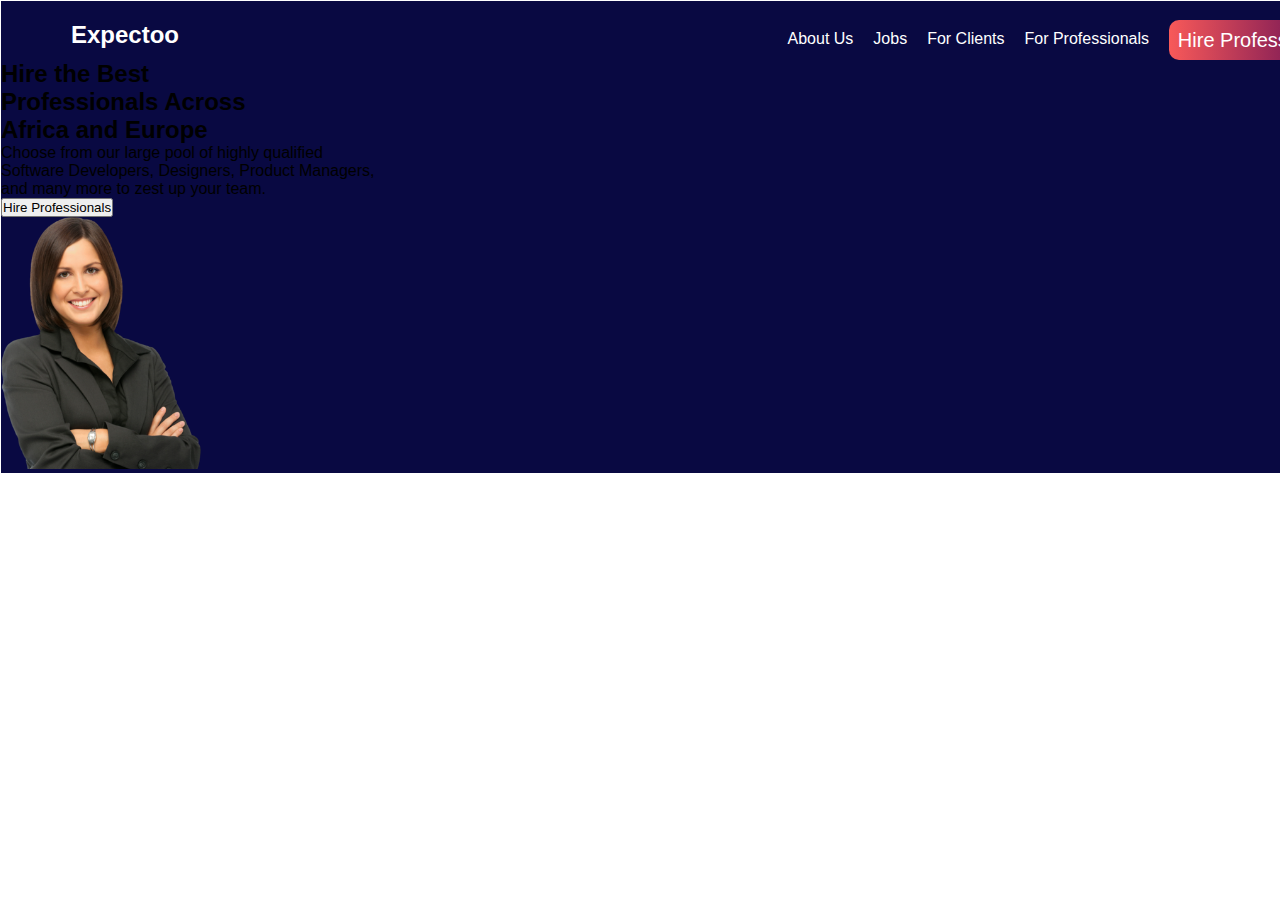
==== index.html @ 1bc2b40b "all added files" ====
<!DOCTYPE html>
<html lang="en">
<head>
    <meta charset="UTF-8">
    <meta http-equiv="X-UA-Compatible" content="IE=edge">
    <meta name="viewport" content="width=device-width, initial-scale=1.0">
    <title>Responsive website</title>
    <link rel="stylesheet" href="https://cdnjs.cloudflare.com/ajax/libs/font-awesome/6.4.0/css/all.min.css" integrity="sha512-iecdLmaskl7CVkqkXNQ/ZH/XLlvWZOJyj7Yy7tcenmpD1ypASozpmT/E0iPtmFIB46ZmdtAc9eNBvH0H/ZpiBw==" crossorigin="anonymous" referrerpolicy="no-referrer" />
    <link rel="stylesheet" href="styles/index.css">
</head>
<body>
    <section_navbar class="primary_navbar">
        <div class="Big-container">
            <div class="medium_container">
        <div class="container">
         <div class="Ex">
            <h2>Expectoo</h2>
         </div>
         <div class="menu">
            <i class="fa-solid fa-bars" style="color: #e9ecf1;"></i>
         </div>
         <div class="primary-nav">
            <ul class="display">
                <li><a href="#">About Us</a></li>
                <li><a href="#">Jobs</a></li>
                <li><a href="#">For Clients</a></li>
                <li><a href="#">For Professionals</a></li>
                <input type="btn" value="Hire Professionals">
            </ul>
         </div>
        </div>
        <div class="hire">
            <div class="best">
                <p class="line-one"><h2>Hire the Best<br>
                <span>Professionals</span> Across<br>
            Africa and Europe</h2></p>
            
            <p class="pro">Choose from our large pool of highly qualified<br>
            Software Developers, Designers, Product Managers,<br>
        and many more to zest up your team.</p>

        <input type="button" value="Hire Professionals">
        </div>
        <div class="img">
            <img src="/images/woman_pro.png" alt="" width="200">
        </div>
            
        </div>
        </div>
        </div>

    </section_navbar>
    
</body>
</html>
---- styles/index.css ----
@import url("primary_navbar.css");


*{
    margin: 0;
    padding: 0;
    box-sizing: border-box;
    list-style: none;
    color: inherit;
    text-decoration: none;
    font-family: 'Segoe UI', Tahoma, Geneva, Verdana, sans-serif;
}
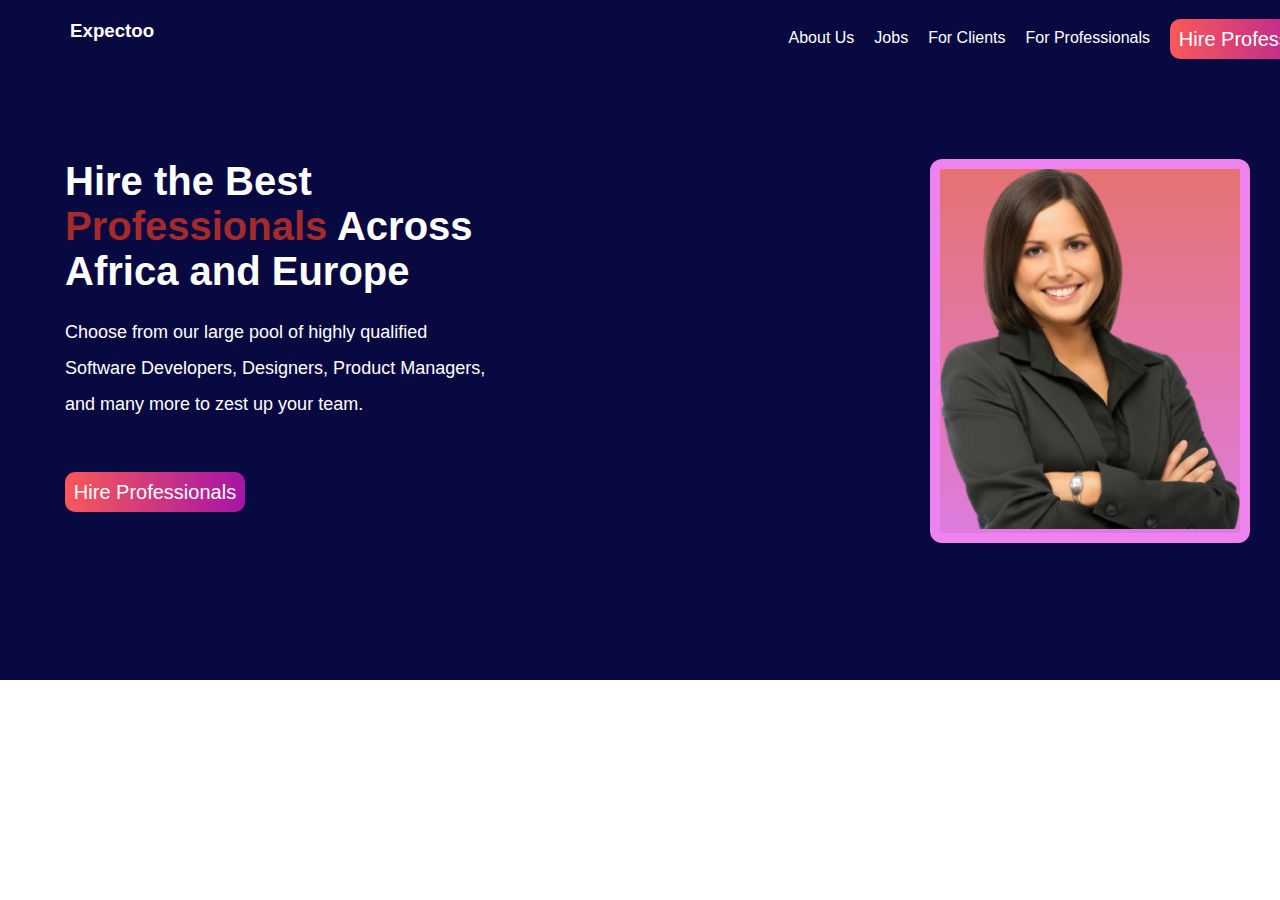
==== commit 3f000421: "all added files" ====
--- a/index.html
+++ b/index.html
@@ -14,7 +14,7 @@
             <div class="medium_container">
         <div class="container">
          <div class="Ex">
-            <h2>Expectoo</h2>
+            <h3>Expectoo</h3>
          </div>
          <div class="menu">
             <i class="fa-solid fa-bars" style="color: #e9ecf1;"></i>
@@ -42,7 +42,7 @@
         <input type="button" value="Hire Professionals">
         </div>
         <div class="img">
-            <img src="/images/woman_pro.png" alt="" width="200">
+            <img src="/images/woman_pro.png" alt="" width="300" height="360">
         </div>
             
         </div>
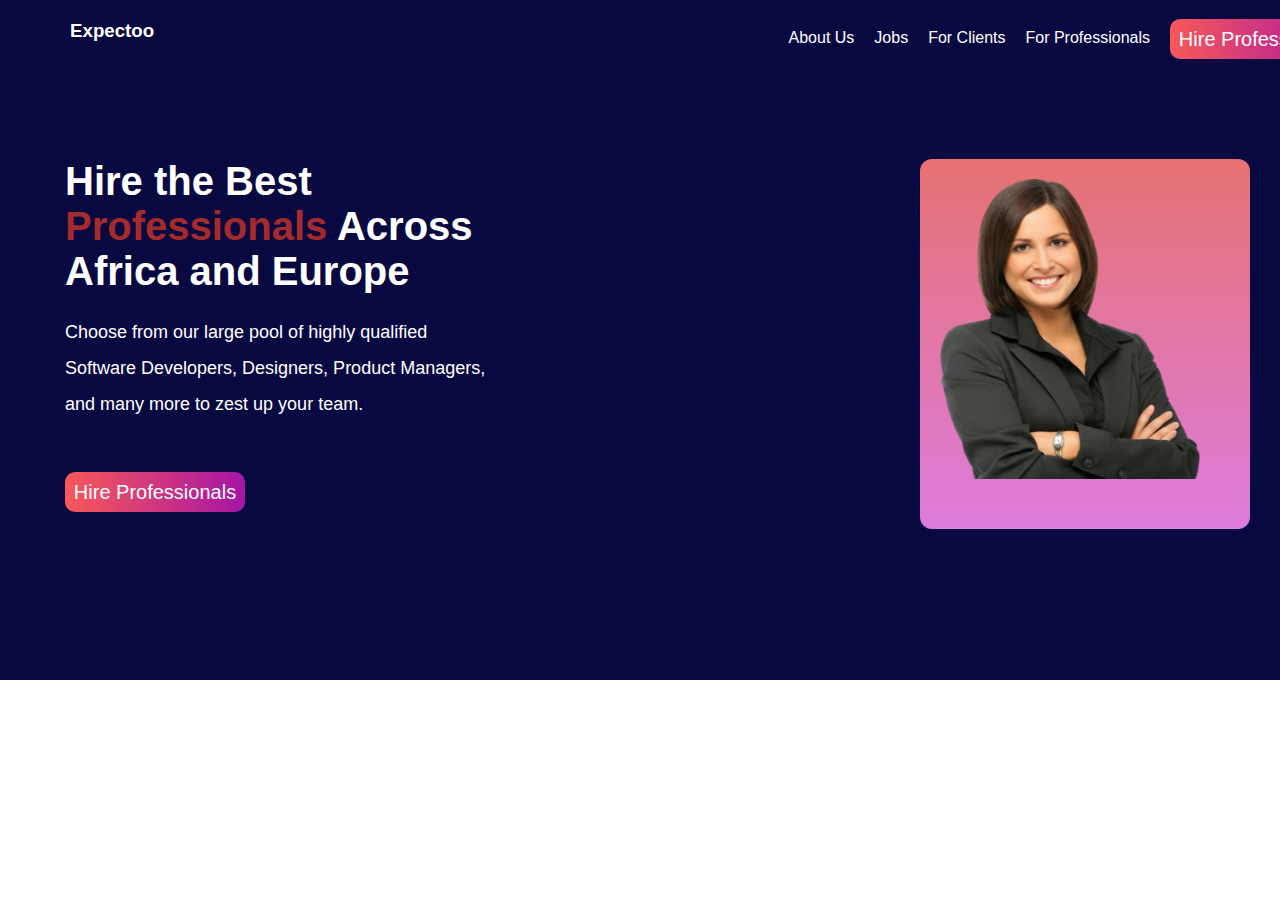
==== commit bb3e5d71: "all added files" ====
--- a/index.html
+++ b/index.html
@@ -42,7 +42,7 @@
         <input type="button" value="Hire Professionals">
         </div>
         <div class="img">
-            <img src="/images/woman_pro.png" alt="" width="300" height="360">
+            <img src="/images/woman_pro.png" alt="" width="300" height="340" style="padding: 20px;">
         </div>
             
         </div>
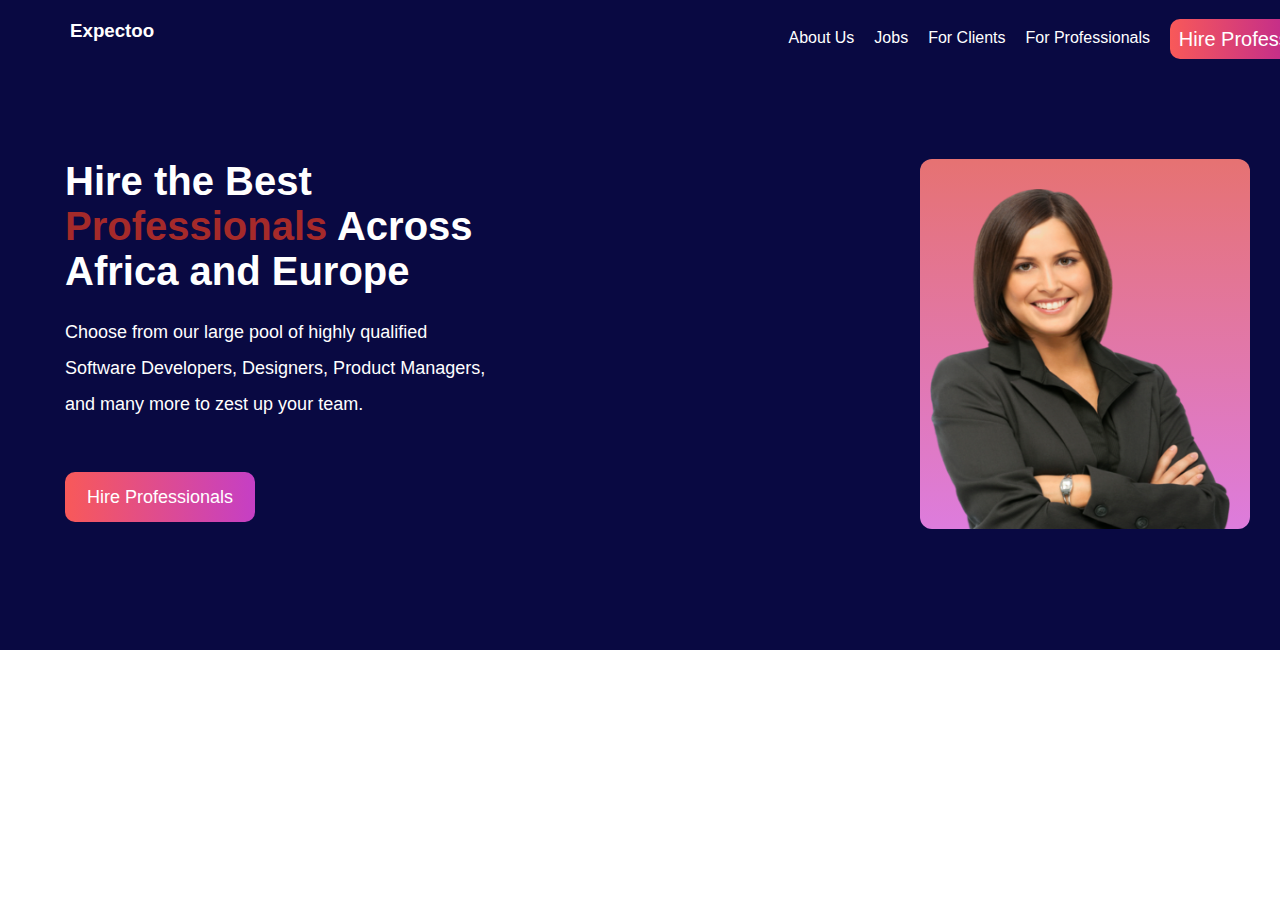
==== commit 4ae3feff: "all added files" ====
--- a/index.html
+++ b/index.html
@@ -42,7 +42,7 @@
         <input type="button" value="Hire Professionals">
         </div>
         <div class="img">
-            <img src="/images/woman_pro.png" alt="" width="300" height="340" style="padding: 20px;">
+            <img src="/images/woman_pro.png" alt="" width="300" height="340" style="margin-top:30px; margin-left: 10px;">
         </div>
             
         </div>
@@ -50,6 +50,13 @@
         </div>
 
     </section_navbar>
+    <section class="hero_section">
+         <div class="Bigi_container">
+            <div class="medi_container">
+                
+            </div>
+         </div>
+    </section>
     
 </body>
 </html>--- a/styles/index.css
+++ b/styles/index.css
@@ -1,4 +1,5 @@
 @import url("primary_navbar.css");
+@import url("hero_section.css");
 
 
 *{
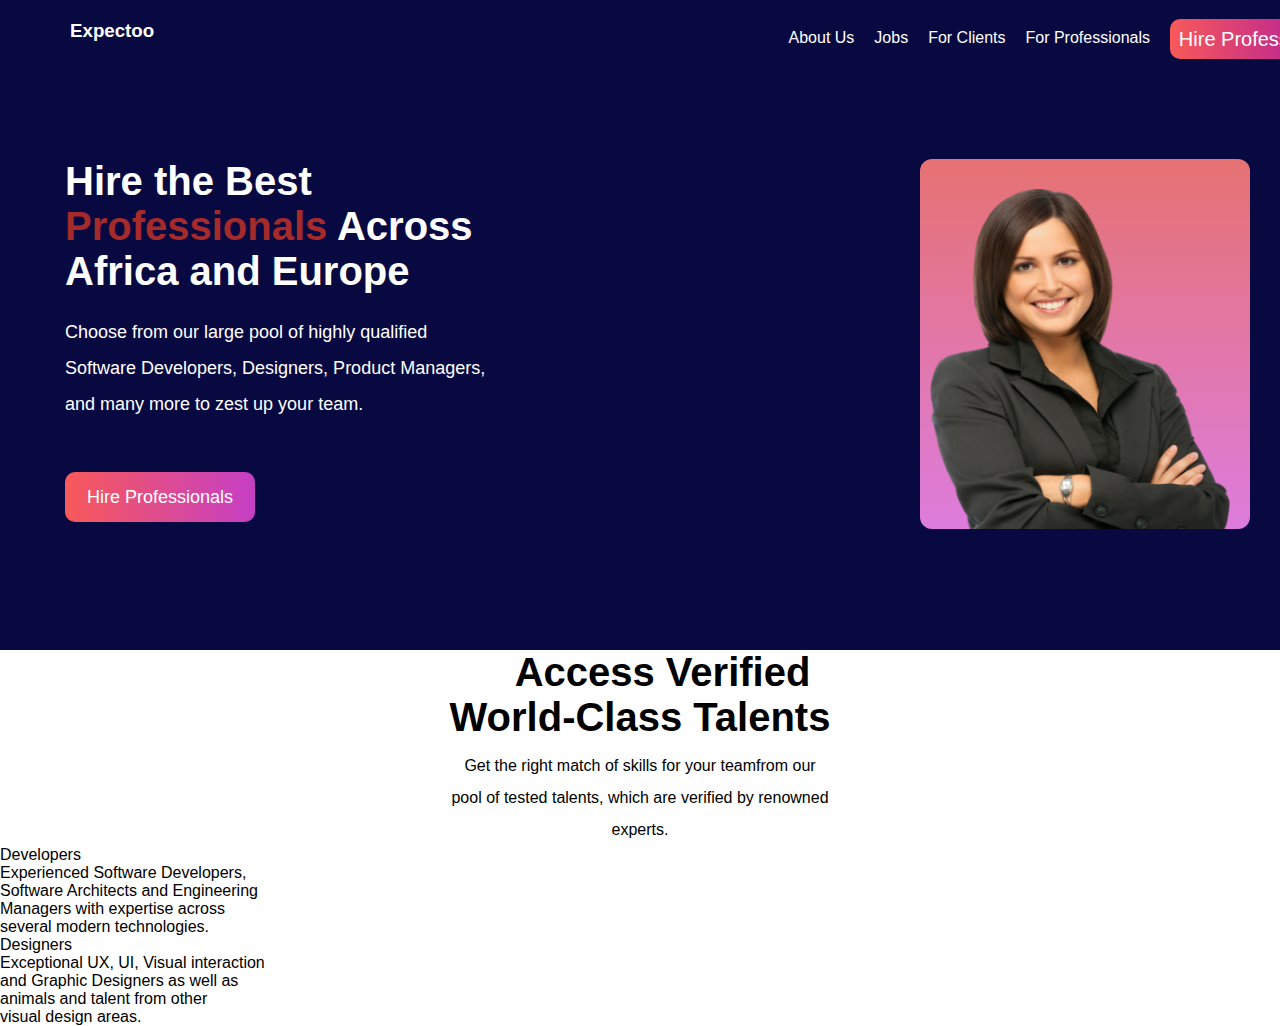
==== commit 417cc2bc: "all added files" ====
--- a/index.html
+++ b/index.html
@@ -50,10 +50,48 @@
         </div>
 
     </section_navbar>
-    <section class="hero_section">
+
+    <section_nav class="hero_section">
          <div class="Bigi_container">
             <div class="medi_container">
-                
+                <div class="access">
+                    <h2 class="Acc">Access Verified<br>
+                    World-Class Talents</h2>
+                    <p class="Ass">Get the right match of skills for your teamfrom our<br>
+                    pool of tested talents, which are verified by renowned<br> experts.</p>
+                </div>
+                <div class="General_container">
+                    <div class="Dev">
+                        <div class="left_col">
+                            <i class="fa-solid fa-desktop" style="color: #11eea4;"></i>
+                            <p>Developers</p>
+                        </div>
+                        <div class="right_col">
+                            <p class="Dip">Experienced Software Developers,<br>
+                            Software Architects and Engineering<br>
+                        Managers with expertise across<br>
+                    several modern technologies.</p>
+                        </div>
+                    </div>
+                    <div class="Design">
+                        <div class="left_col">
+                            <i class="fa-solid fa-subscript" style="color: #dc30e8;"></i>
+                            <p>Designers</p>
+                        </div>
+                        <div class="right_col">
+                            <p class="sign">Exceptional UX, UI, Visual interaction<br>
+                            and Graphic Designers as well as<br>
+                        animals and talent from other<br>
+                    visual design areas.</p>
+                        </div>
+                    </div>
+                    <div class="product">
+                        <div class="left_col-tird">
+                            <i class="fa-solid fa-user-group" style="color: #3d7deb;"></i>
+                        </div>
+                    </div>
+                </div>
+
             </div>
          </div>
     </section>
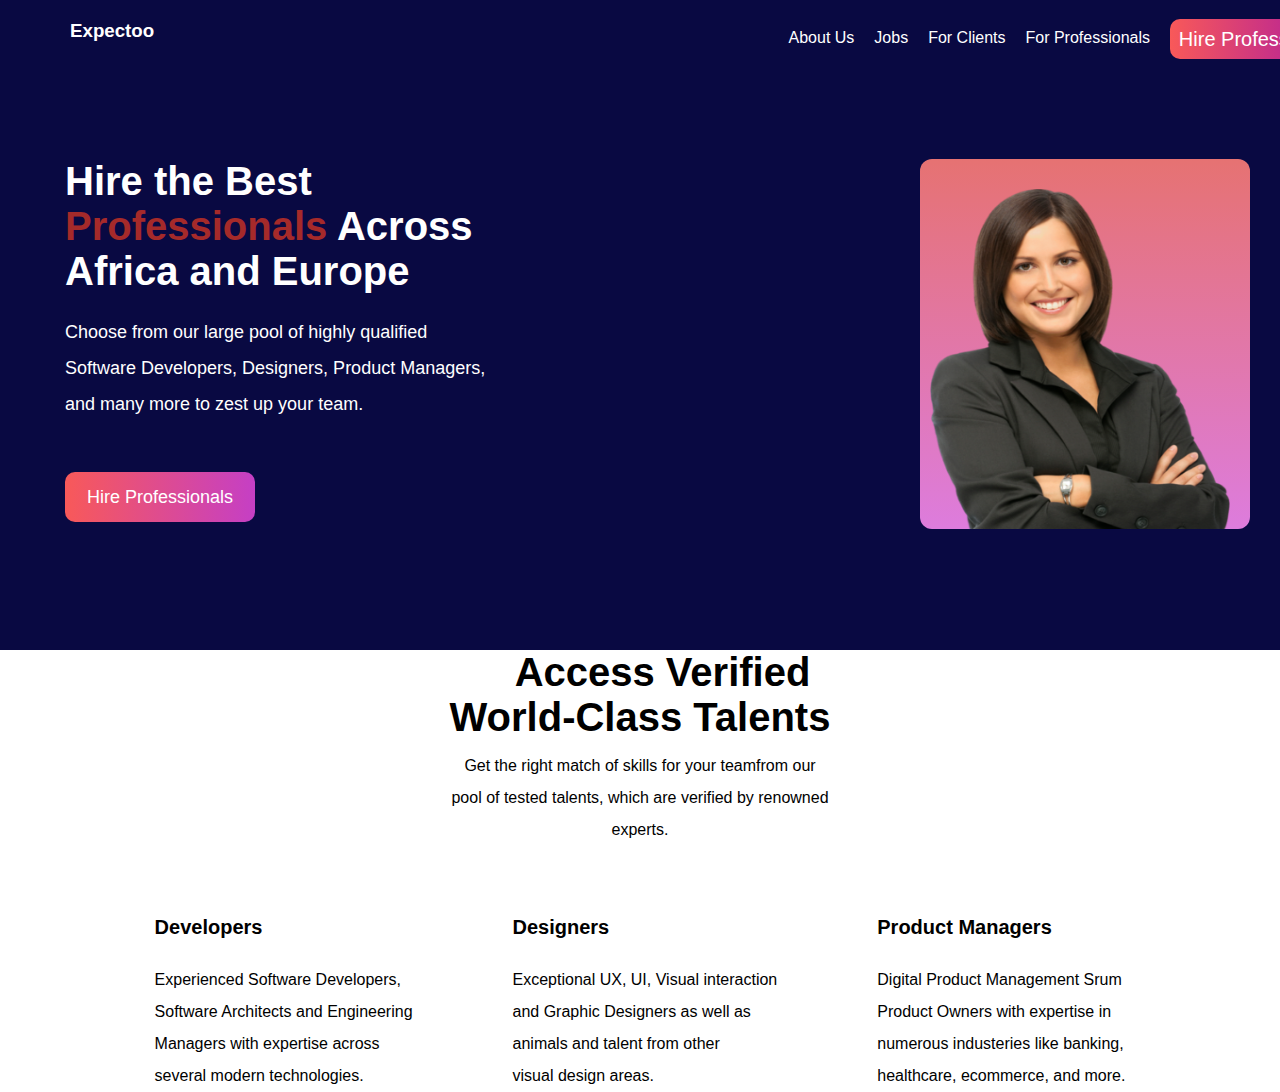
==== commit bafe6bad: "all added files" ====
--- a/index.html
+++ b/index.html
@@ -64,10 +64,10 @@
                     <div class="Dev">
                         <div class="left_col">
                             <i class="fa-solid fa-desktop" style="color: #11eea4;"></i>
-                            <p>Developers</p>
+                            <p class="see">Developers</p>
                         </div>
                         <div class="right_col">
-                            <p class="Dip">Experienced Software Developers,<br>
+                            <p class="ro">Experienced Software Developers,<br>
                             Software Architects and Engineering<br>
                         Managers with expertise across<br>
                     several modern technologies.</p>
@@ -76,10 +76,10 @@
                     <div class="Design">
                         <div class="left_col">
                             <i class="fa-solid fa-subscript" style="color: #dc30e8;"></i>
-                            <p>Designers</p>
+                            <p class="see">Designers</p>
                         </div>
                         <div class="right_col">
-                            <p class="sign">Exceptional UX, UI, Visual interaction<br>
+                            <p class="ro">Exceptional UX, UI, Visual interaction<br>
                             and Graphic Designers as well as<br>
                         animals and talent from other<br>
                     visual design areas.</p>
@@ -88,6 +88,13 @@
                     <div class="product">
                         <div class="left_col-tird">
                             <i class="fa-solid fa-user-group" style="color: #3d7deb;"></i>
+                            <p class="see">Product Managers</p>
+                        </div>
+                        <div class="right_col">
+                            <p class="ro">Digital Product Management Srum<br>
+                            Product Owners with expertise in<br>
+                        numerous industeries like banking,<br>
+                    healthcare, ecommerce, and more.</p>
                         </div>
                     </div>
                 </div>
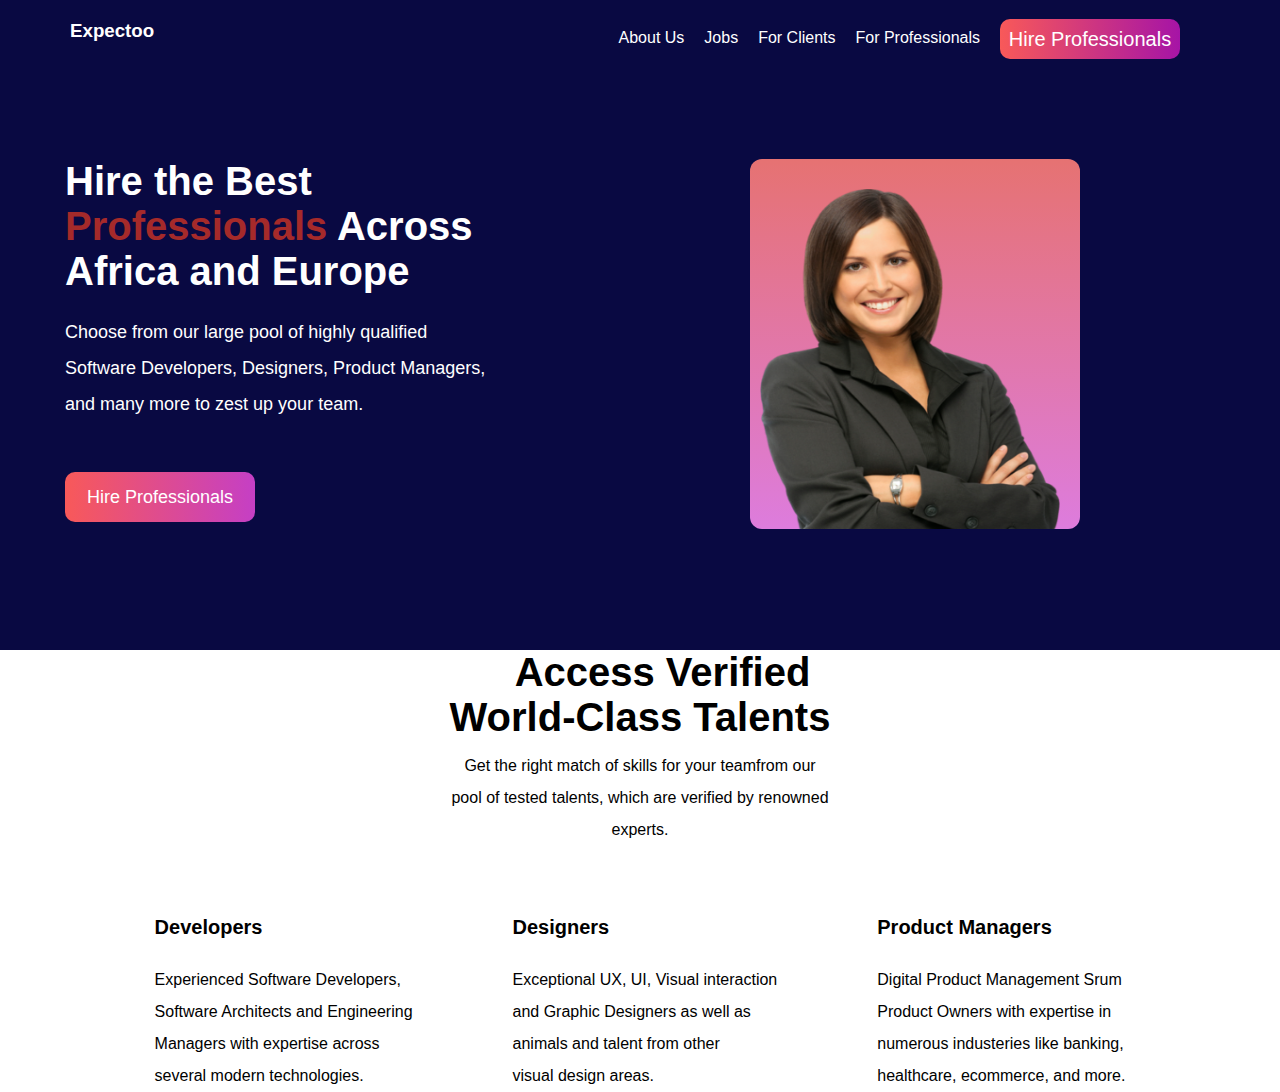
==== commit e43708fc: "all added files" ====
--- a/index.html
+++ b/index.html
@@ -31,7 +31,7 @@
         </div>
         <div class="hire">
             <div class="best">
-                <p class="line-one"><h2>Hire the Best<br>
+                <p class="line-one"><h2 class="put">Hire the Best<br>
                 <span>Professionals</span> Across<br>
             Africa and Europe</h2></p>
             
--- a/styles/index.css
+++ b/styles/index.css
@@ -10,4 +10,46 @@
     color: inherit;
     text-decoration: none;
     font-family: 'Segoe UI', Tahoma, Geneva, Verdana, sans-serif;
+}
+
+@media screen and (max-width:400px){
+    .hire{
+        display: block;
+    }
+    .primary-nav{
+        display: none;
+    }
+    .primary_navbar .Big-container{
+        height: 1050px;
+        background-color:  rgb(9, 9, 66);;
+    }
+    .General_container{
+        display: block;
+        text-align: center;
+    }
+    .Bigi_container{
+        display: block;
+    }
+    .put{
+        font-size: 25px;
+        text-indent: 40px;
+        margin-left: 20px;
+        
+    }
+    .pro{
+        font-size: 14px;
+    }
+    input[type="button"]{
+        width: 300px;
+    }
+    .img{
+        text-align: center;
+        margin-top: 30px;
+        margin-left: 40px;
+    }
+    .menu{
+        display: block;
+        margin-top: 20px;
+        margin-right: 10px;
+    }
 }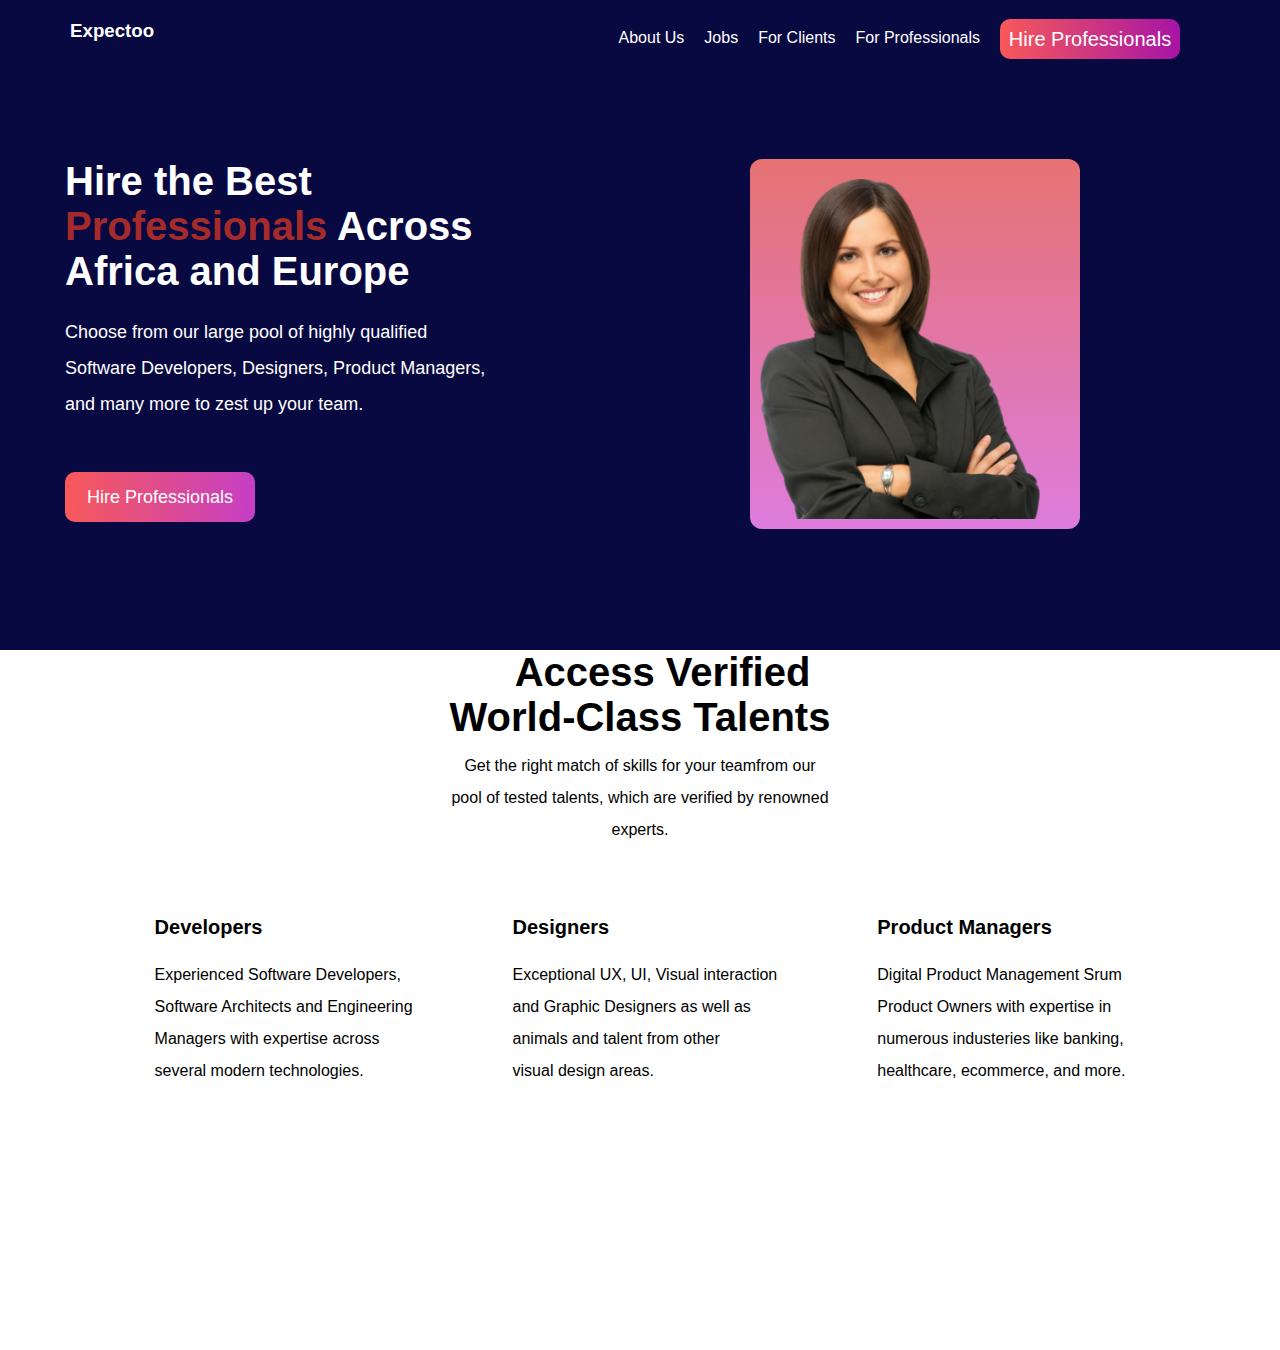
==== commit d32896c6: "all added files" ====
--- a/index.html
+++ b/index.html
@@ -21,7 +21,7 @@
          </div>
          <div class="primary-nav">
             <ul class="display">
-                <li><a href="#">About Us</a></li>
+                <li><a href="index.html">About Us</a></li>
                 <li><a href="#">Jobs</a></li>
                 <li><a href="#">For Clients</a></li>
                 <li><a href="#">For Professionals</a></li>
@@ -42,7 +42,7 @@
         <input type="button" value="Hire Professionals">
         </div>
         <div class="img">
-            <img src="/images/woman_pro.png" alt="" width="300" height="340" style="margin-top:30px; margin-left: 10px;">
+            <img src="/images/woman_pro.png" alt="" width="280" height="340" style="margin-top:20px; margin-left: 10px;">
         </div>
             
         </div>
--- a/styles/index.css
+++ b/styles/index.css
@@ -14,7 +14,27 @@
 
 @media screen and (max-width:400px){
     .hire{
-        display: block;
+        display:flex;
+        flex-direction: column-reverse;
+        margin-top: 50px;  
+    }
+    .hero_section .Bigi_container{
+        background-color: white;
+        height: 1170px;
+    }
+    .hero_section .General_container{
+        display: flex;
+        flex-direction: column;
+        gap: 50px;
+    }
+    .access{
+        margin-top: 30px;
+    }
+    .best{
+        margin-top: 50px;
+    }
+    .Ex{
+        margin-left: -50px;
     }
     .primary-nav{
         display: none;
@@ -33,23 +53,36 @@
     .put{
         font-size: 25px;
         text-indent: 40px;
-        margin-left: 20px;
+        
         
     }
     .pro{
         font-size: 14px;
+        margin-right: 10px;
     }
     input[type="button"]{
         width: 300px;
+        margin-left: -20px;
+        
     }
     .img{
-        text-align: center;
-        margin-top: 30px;
-        margin-left: 40px;
+        margin: auto;
+        margin-top: -10px;
+        width: 300px;
+        
     }
     .menu{
         display: block;
         margin-top: 20px;
         margin-right: 10px;
     }
+    .Acc{
+        font-size: 19px;
+        text-indent: 8px;
+        margin-top: 10px;
+    }
+    .Ass{
+        font-size: 14px;
+    }
+    
 }